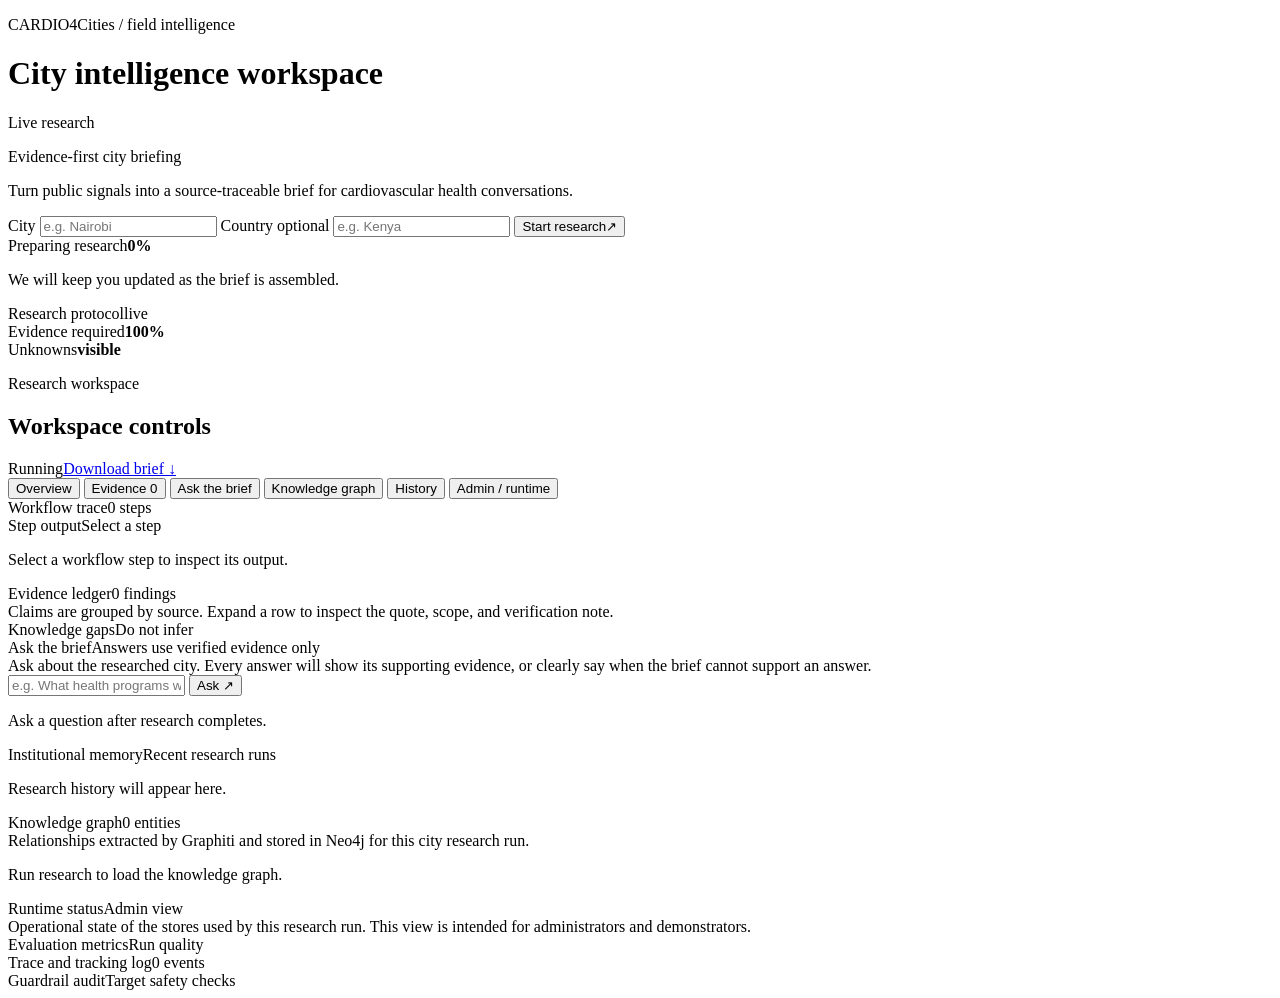
==== frontend/index.html @ 478853e9 "Build CARDIO4Cities intelligence studio" ====
<!doctype html>
<html lang="en">
  <head>
    <meta charset="UTF-8" />
    <meta name="viewport" content="width=device-width, initial-scale=1.0" />
    <title>CARDIO4Cities Intelligence Studio</title>
    <link rel="stylesheet" href="/styles.css" />
  </head>
  <body>
    <main class="shell">
      <header class="masthead">
        <div>
          <p class="eyebrow">CARDIO4Cities / field intelligence</p>
          <h1>City intelligence workspace</h1>
        </div>
        <span class="status-pill"><span class="status-dot"></span> Live research</span>
      </header>

      <section class="hero-grid">
        <div class="hero-copy">
          <p class="kicker">Evidence-first city briefing</p>
          <p class="lede">Turn public signals into a source-traceable brief for cardiovascular health conversations.</p>
          <form id="research-form" class="research-form">
            <label>
              City
              <input id="city" name="city" placeholder="e.g. Nairobi" required />
            </label>
            <label>
              Country <span class="optional">optional</span>
              <input id="country" name="country" placeholder="e.g. Kenya" />
            </label>
            <button type="submit"><span>Start research</span><span aria-hidden="true">↗</span></button>
          </form>
          <div id="search-progress" class="search-progress hidden" aria-live="polite"><div class="progress-top"><span id="progress-stage">Preparing research</span><strong id="progress-percent">0%</strong></div><div class="progress-track"><span id="progress-bar"></span></div><p id="progress-message">We will keep you updated as the brief is assembled.</p></div>
          <p id="error" class="error" role="alert"></p>
        </div>
        <div class="signal-panel">
          <div class="signal-header"><span>Research protocol</span><span>live</span></div>
          <div class="signal-line"><span>Evidence required</span><strong>100%</strong></div>
          <div class="signal-line"><span>Unknowns</span><strong>visible</strong></div>
        </div>
      </section>

      <section id="workspace" class="workspace pre-run">
        <div class="workspace-heading">
          <div>
            <p class="eyebrow">Research workspace</p>
            <h2 id="workspace-title">Workspace controls</h2>
          </div>
          <div class="heading-actions"><span id="run-status" class="run-status">Running</span><a id="download-report" class="download-button hidden" href="#" target="_blank">Download brief ↓</a></div>
        </div>
        <div id="admin-summary" class="admin-summary hidden" role="status"></div>
        <nav class="workspace-tabs" aria-label="Research workspace sections">
          <button class="workspace-tab" data-tab="overview" type="button">Overview</button>
          <button class="workspace-tab" data-tab="evidence" type="button">Evidence <span id="tab-fact-count">0</span></button>
          <button class="workspace-tab" data-tab="ask" type="button">Ask the brief</button>
          <button class="workspace-tab" data-tab="graph" type="button">Knowledge graph</button>
          <button class="workspace-tab" data-tab="history" type="button">History</button>
          <button class="workspace-tab admin-tab" data-tab="runtime" type="button">Admin / runtime</button>
        </nav>
        <div class="tab-panel" data-panel="overview">
          <div class="workspace-grid">
            <section class="panel workflow-panel">
              <div class="panel-title"><span>Workflow trace</span><span id="step-count">0 steps</span></div>
              <div id="workflow" class="workflow"></div>
            </section>
            <section class="panel facts-panel">
              <div class="panel-title"><span>Step output</span><span id="output-label">Select a step</span></div>
              <div id="step-output" class="step-output"><p class="empty">Select a workflow step to inspect its output.</p></div>
              <div id="guardrails" class="guardrails"></div>
            </section>
          </div>
        </div>
        <div class="tab-panel" data-panel="evidence">
          <section class="panel evidence-panel">
            <div class="panel-title"><span>Evidence ledger</span><span id="fact-count">0 findings</span></div>
            <div class="panel-intro">Claims are grouped by source. Expand a row to inspect the quote, scope, and verification note.</div>
            <div id="facts" class="facts"></div>
          </section>
          <section class="panel gaps-panel">
            <div class="panel-title"><span>Knowledge gaps</span><span>Do not infer</span></div>
            <div id="gaps" class="gaps"></div>
          </section>
        </div>
        <div class="tab-panel" data-panel="ask">
          <section class="panel ask-panel ask-panel-wide">
            <div class="panel-title"><span>Ask the brief</span><span>Answers use verified evidence only</span></div>
            <div class="ask-intro">Ask about the researched city. Every answer will show its supporting evidence, or clearly say when the brief cannot support an answer.</div>
            <form id="ask-form" class="ask-form">
              <input id="question" placeholder="e.g. What health programs were found?" aria-label="Question about the city brief" required />
              <button type="submit">Ask ↗</button>
            </form>
            <div id="answer" class="answer"><p class="empty">Ask a question after research completes.</p></div>
          </section>
        </div>
        <div class="tab-panel" data-panel="history">
          <section class="panel history-panel">
            <div class="panel-title"><span>Institutional memory</span><span>Recent research runs</span></div>
            <div id="history" class="history"><p class="empty">Research history will appear here.</p></div>
          </section>
        </div>
        <div class="tab-panel" data-panel="graph">
          <section class="panel graph-panel">
            <div class="panel-title"><span>Knowledge graph</span><span id="graph-count">0 entities</span></div>
            <div class="panel-intro">Relationships extracted by Graphiti and stored in Neo4j for this city research run.</div>
            <div id="graph-view" class="graph-view"><p class="empty">Run research to load the knowledge graph.</p></div>
          </section>
        </div>
        <div class="tab-panel" data-panel="runtime">
          <section class="panel stores-panel">
            <div class="panel-title"><span>Runtime status</span><span>Admin view</span></div>
            <div class="panel-intro">Operational state of the stores used by this research run. This view is intended for administrators and demonstrators.</div>
            <div id="stores" class="stores"></div>
          </section>
          <section class="panel admin-metrics-panel">
            <div class="panel-title"><span>Evaluation metrics</span><span>Run quality</span></div>
            <div id="metrics" class="admin-metrics"></div>
            <div id="quality-chart" class="quality-chart"></div>
          </section>
          <section class="panel trace-panel">
            <div class="panel-title"><span>Trace and tracking log</span><span id="trace-count">0 events</span></div>
            <div id="trace" class="trace-log"></div>
          </section>
          <section class="panel guardrail-panel">
            <div class="panel-title"><span>Guardrail audit</span><span>Target safety checks</span></div>
            <div id="admin-guardrails" class="admin-guardrails"></div>
          </section>
        </div>
      </section>
    </main>
    <script src="/app.js"></script>
  </body>
</html>
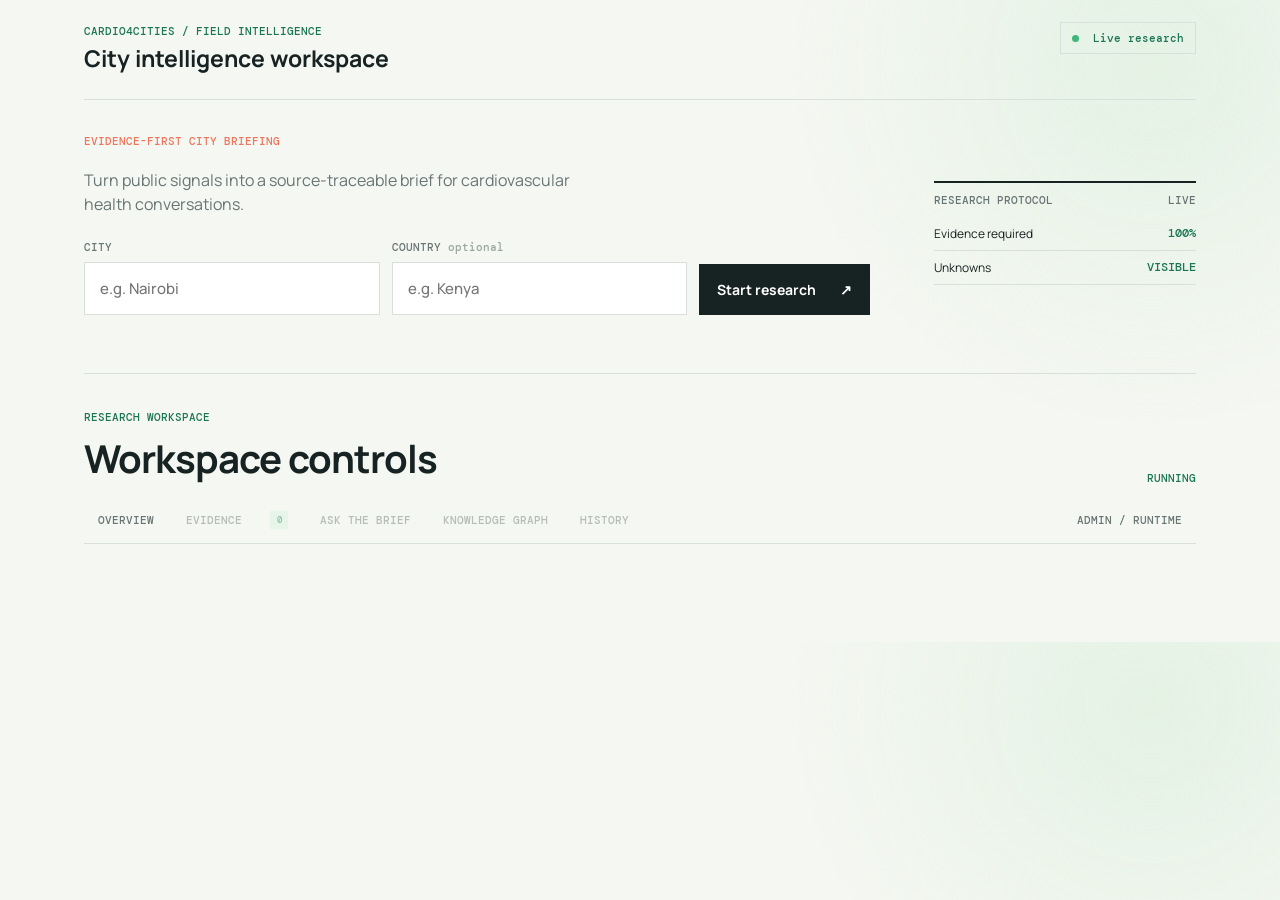
==== commit 8446cd67: "Add GitHub Pages frontend deployment" ====
--- a/frontend/index.html
+++ b/frontend/index.html
@@ -4,7 +4,8 @@
     <meta charset="UTF-8" />
     <meta name="viewport" content="width=device-width, initial-scale=1.0" />
     <title>CARDIO4Cities Intelligence Studio</title>
-    <link rel="stylesheet" href="/styles.css" />
+    <link rel="stylesheet" href="styles.css" />
+    <script src="runtime-config.js"></script>
   </head>
   <body>
     <main class="shell">
@@ -128,6 +129,6 @@
         </div>
       </section>
     </main>
-    <script src="/app.js"></script>
+    <script src="app.js"></script>
   </body>
 </html>
--- a/frontend/styles.css
+++ b/frontend/styles.css
@@ -0,0 +1,91 @@
+@import url('https://fonts.googleapis.com/css2?family=DM+Mono:wght@400;500&family=Manrope:wght@400;500;600;700;800&display=swap');
+
+:root { --ink: #172222; --muted: #687575; --line: #d8e0dc; --paper: #f5f7f2; --mint: #d8f3df; --green: #1b7654; --coral: #ed765c; --yellow: #f6d778; }
+* { box-sizing: border-box; }
+.hidden { display: none !important; }
+body { margin: 0; background: radial-gradient(circle at 90% 10%, #e4f2e4 0, transparent 28%), var(--paper); color: var(--ink); font-family: Manrope, sans-serif; }
+.shell { max-width: 1240px; margin: 0 auto; padding: 22px 5vw 80px; }
+.masthead { display: flex; align-items: flex-start; gap: 16px; border-bottom: 1px solid var(--line); padding-bottom: 28px; }
+.brand-mark { display: grid; place-items: center; width: 48px; height: 48px; background: var(--ink); color: var(--mint); font: 500 14px 'DM Mono', monospace; letter-spacing: 0; }
+.eyebrow, .kicker, .optional, .signal-header, .panel-title, .step-state, .tag, .warning { font: 500 11px 'DM Mono', monospace; letter-spacing: 0; text-transform: uppercase; }
+.eyebrow { color: var(--green); margin: 2px 0 8px; }
+h1, h2, h3, p { margin-top: 0; }
+h1 { max-width: 720px; font-size: clamp(1.25rem, 1.8vw, 1.7rem); line-height: 1.1; letter-spacing: 0; margin-bottom: 0; }
+.status-pill { margin-left: auto; border: 1px solid var(--line); padding: 8px 11px; color: var(--green); font: 500 11px 'DM Mono', monospace; white-space: nowrap; }
+.status-dot { display: inline-block; width: 7px; height: 7px; border-radius: 50%; background: #3eb778; margin-right: 7px; }
+.hero-grid { display: grid; grid-template-columns: minmax(0, 1.5fr) minmax(220px, .5fr); gap: 5vw; padding: 34px 0 42px; }
+.kicker { color: var(--coral); margin-bottom: 20px; }
+.lede { color: var(--muted); font-size: 1rem; line-height: 1.5; max-width: 530px; }
+.research-form { display: grid; grid-template-columns: 1fr 1fr auto; align-items: end; gap: 12px; margin-top: 24px; }
+label { color: var(--muted); font: 500 11px 'DM Mono', monospace; text-transform: uppercase; }
+input { display: block; width: 100%; margin-top: 8px; border: 1px solid var(--line); background: #fff; color: var(--ink); padding: 15px; font: 500 15px Manrope, sans-serif; outline: none; }
+input:focus { border-color: var(--green); box-shadow: 0 0 0 3px #d8f3df; }
+button { border: 0; background: var(--ink); color: white; padding: 16px 18px; display: flex; gap: 24px; align-items: center; justify-content: space-between; font: 700 14px Manrope, sans-serif; cursor: pointer; white-space: nowrap; }
+button:hover { background: var(--green); } button:disabled { opacity: .6; cursor: wait; }
+.optional { color: #9aa6a1; text-transform: lowercase; }
+.signal-panel { align-self: center; border-top: 2px solid var(--ink); padding-top: 10px; }
+.signal-header { display: flex; justify-content: space-between; color: var(--muted); margin-bottom: 10px; }
+.signal-line { display: flex; justify-content: space-between; padding: 8px 0; border-bottom: 1px solid var(--line); font-size: 12px; }
+.signal-line strong { color: var(--green); font: 500 12px 'DM Mono', monospace; text-transform: uppercase; }
+.signal-footer { color: var(--muted); font-size: 12px; line-height: 1.5; padding-top: 18px; }
+.workspace { border-top: 1px solid var(--line); padding-top: 34px; }
+.workspace-heading { display: flex; align-items: end; justify-content: space-between; margin-bottom: 24px; }
+h2 { font-size: clamp(1.7rem, 3vw, 2.8rem); letter-spacing: -1px; margin-bottom: 0; }
+.run-status { color: var(--green); font: 500 11px 'DM Mono', monospace; text-transform: uppercase; }
+.heading-actions { display: flex; align-items: center; gap: 14px; }.download-button { color: white; background: var(--green); padding: 9px 12px; font: 500 10px 'DM Mono', monospace; text-decoration: none; text-transform: uppercase; }.download-button:hover { background: var(--ink); }
+.admin-summary { display: flex; align-items: center; flex-wrap: wrap; gap: 8px; margin: -8px 0 18px; padding: 10px 12px; border: 1px solid var(--line); background: #eef7ef; color: var(--green); font: 500 10px 'DM Mono', monospace; text-transform: uppercase; }.admin-summary span:not(.summary-label) { padding-left: 8px; border-left: 1px solid #b9dfc4; }.summary-label { color: var(--ink); margin-right: auto; }.admin-summary button { padding: 7px 9px; color: white; background: var(--green); font: 500 10px 'DM Mono', monospace; text-transform: uppercase; }.admin-summary button:hover { background: var(--ink); }
+.workspace-grid { display: grid; grid-template-columns: .8fr 1.2fr; gap: 18px; }
+.panel { background: rgba(255,255,255,.72); border: 1px solid var(--line); }
+.panel-title { display: flex; justify-content: space-between; padding: 16px 18px; border-bottom: 1px solid var(--line); color: var(--muted); }
+.workflow, .facts, .gaps { padding: 8px 18px; }
+.workflow-step { width: 100%; display: grid; grid-template-columns: 28px 1fr auto; gap: 12px; padding: 16px 0; border: 0; border-bottom: 1px solid var(--line); align-items: start; background: transparent; color: var(--ink); text-align: left; white-space: normal; }
+.workflow-step:hover, .workflow-step.selected { background: #eef7ef; }.workflow-step.selected { box-shadow: inset 3px 0 0 var(--green); padding-left: 10px; }
+.step-marker { width: 24px; height: 24px; display: grid; place-items: center; background: #e7ece8; font: 500 11px 'DM Mono', monospace; }
+.step-marker.completed { background: var(--mint); color: var(--green); }.workflow-step strong { font-size: 13px; }.workflow-step p, .gap p { color: var(--muted); font-size: 12px; line-height: 1.45; margin: 5px 0 0; }.step-state { color: var(--muted); font-size: 9px; }
+.step-output { padding: 18px; border-bottom: 1px solid var(--line); }.output-intro { font-size: 14px; line-height: 1.45; margin-bottom: 16px; }.output-cards { display: grid; grid-template-columns: repeat(3, 1fr); gap: 8px; }.output-card { border: 1px solid var(--line); padding: 11px; min-width: 0; }.output-card span { display: block; color: var(--muted); font: 500 9px 'DM Mono', monospace; text-transform: uppercase; margin-bottom: 8px; }.output-card strong { display: block; overflow-wrap: anywhere; font-size: 14px; }.output-card.good { background: var(--mint); border-color: #b9dfc4; }.output-card.caution { background: #fff8e4; border-color: #eedb9b; }.output-body { color: var(--muted); font-size: 12px; line-height: 1.55; margin-top: 16px; }.output-body p { margin-bottom: 0; }.output-list { margin: 0; padding-left: 18px; }.source-list, .decision-list { border-top: 1px solid var(--line); }.source-list a, .decision-list > div { display: flex; gap: 10px; align-items: center; padding: 10px 0; border-bottom: 1px solid var(--line); text-decoration: none; }.source-list strong { color: var(--ink); font-size: 12px; }.source-list span { color: var(--muted); font: 10px 'DM Mono', monospace; overflow: hidden; text-overflow: ellipsis; white-space: nowrap; }.decision-list > div { justify-content: space-between; }.decision-list > div span:nth-child(2) { margin-right: auto; font-size: 12px; }.decision-list strong { font: 500 9px 'DM Mono', monospace; text-transform: uppercase; }.decision-dot { width: 8px; height: 8px; border-radius: 50%; }.decision-dot.allowed { background: var(--green); }.decision-dot.blocked { background: var(--coral); }.ledger-title { border-top: 1px solid var(--line); }
+.explore-grid { display: grid; grid-template-columns: .8fr 1.2fr; gap: 18px; margin-top: 18px; }.stores, .answer { padding: 8px 18px 16px; }.store-row { display: flex; align-items: center; justify-content: space-between; gap: 12px; padding: 14px 0; border-bottom: 1px solid var(--line); }.store-row strong, .store-row span { display: block; }.store-row strong { font-size: 13px; }.store-row span { color: var(--muted); font: 10px 'DM Mono', monospace; margin-top: 4px; text-transform: uppercase; }.store-status { padding: 5px 7px; color: var(--green); background: var(--mint); font: 500 9px 'DM Mono', monospace; text-transform: uppercase; white-space: nowrap; }.store-status.not_configured { color: #9b6f00; background: #fff0d0; }.ask-form { display: flex; gap: 8px; padding: 16px 18px 0; }.ask-form input { margin: 0; min-width: 0; }.ask-form button { padding: 13px 16px; }.answer-text { font-size: 14px; line-height: 1.5; margin: 12px 0; }.answer-meta { display: flex; gap: 8px; color: var(--green); font: 500 10px 'DM Mono', monospace; text-transform: uppercase; }.answer-caveat { color: var(--muted); font-size: 12px; line-height: 1.5; }.answer-evidence blockquote { border-left: 2px solid var(--yellow); color: var(--muted); margin: 14px 0 0; padding-left: 12px; font-size: 12px; line-height: 1.5; }.answer-evidence a { display: block; color: var(--green); font: 500 10px 'DM Mono', monospace; margin-top: 6px; text-decoration: none; }
+.history-panel { margin-top: 18px; }.history { padding: 8px 18px 16px; }.history-row { display: flex; align-items: center; justify-content: space-between; gap: 18px; padding: 14px 0; border-bottom: 1px solid var(--line); }.history-row strong, .history-row span { display: block; }.history-row strong { font-size: 13px; }.history-row span { color: var(--muted); font: 10px 'DM Mono', monospace; margin-top: 4px; }.history-metrics { display: flex; align-items: center; gap: 12px; }.history-metrics span { white-space: nowrap; }.history-metrics a { color: var(--green); font: 500 10px 'DM Mono', monospace; text-decoration: none; text-transform: uppercase; white-space: nowrap; }
+@media (max-width: 760px) { .shell { padding-top: 22px; }.masthead { flex-wrap: wrap; }.status-pill { margin-left: 64px; margin-top: -8px; }.hero-grid, .workspace-grid, .explore-grid { grid-template-columns: 1fr; }.hero-grid { padding: 48px 0 60px; gap: 48px; }.research-form { grid-template-columns: 1fr; }.research-form button { width: 100%; }.workspace-heading { align-items: flex-start; gap: 12px; flex-direction: column; }.heading-actions { flex-wrap: wrap; }.ask-form { flex-direction: column; }.ask-form button { width: 100%; }.history-row { align-items: flex-start; flex-direction: column; }.history-metrics { flex-wrap: wrap; } }
+
+/* Workspace navigation and compact evidence presentation */
+.workspace-tabs { display: flex; gap: 4px; border-bottom: 1px solid var(--line); margin-bottom: 18px; overflow-x: auto; }
+.workspace-tab { color: var(--muted); background: transparent; border: 0; border-bottom: 2px solid transparent; padding: 12px 14px; font: 500 11px 'DM Mono', monospace; text-transform: uppercase; white-space: nowrap; }
+.workspace-tab:hover, .workspace-tab.active { color: var(--ink); background: #eef7ef; border-bottom-color: var(--green); }
+.workspace-tab span { display: inline-grid; place-items: center; min-width: 18px; height: 18px; margin-left: 4px; padding: 0 4px; background: var(--mint); color: var(--green); font-size: 9px; }
+.tab-panel { display: none; }
+.tab-panel.active { display: block; }
+.workspace.pre-run .tab-panel:not([data-panel="overview"]):not([data-panel="runtime"]) { display: none; }
+.workspace.pre-run .workspace-tab:not([data-tab="overview"]):not([data-tab="runtime"]) { opacity: .45; pointer-events: none; }
+.workspace.pre-run .workspace-heading { margin-bottom: 14px; }
+.admin-tab { margin-left: auto; }
+.panel-intro { padding: 14px 18px; color: var(--muted); font-size: 12px; line-height: 1.5; border-bottom: 1px solid var(--line); }
+.facts { padding: 8px 18px 18px; }
+.fact { border-bottom: 1px solid var(--line); }
+.fact summary { display: flex; align-items: center; justify-content: space-between; gap: 16px; padding: 16px 0; cursor: pointer; list-style: none; }
+.fact summary::-webkit-details-marker { display: none; }
+.fact summary::after { content: '+'; color: var(--green); font: 500 18px 'DM Mono', monospace; }
+.fact[open] summary::after { content: '−'; }
+.fact-summary { display: flex; align-items: center; gap: 10px; min-width: 0; }
+.fact-summary strong { font-size: 14px; line-height: 1.35; }
+.tag { color: var(--green); background: var(--mint); padding: 5px 7px; font: 500 9px 'DM Mono', monospace; text-transform: uppercase; white-space: nowrap; }
+.status-badge { color: #946b00; background: #fff0d0; padding: 6px 8px; font: 500 9px 'DM Mono', monospace; white-space: nowrap; }
+.status-badge.SUPPORTED { color: var(--green); background: var(--mint); }
+.fact-detail { padding: 0 28px 18px 0; }
+.scope-note, .verification-note { color: var(--muted); font: 11px 'DM Mono', monospace; line-height: 1.5; }
+.fact blockquote { border-left: 2px solid var(--yellow); color: var(--muted); margin: 12px 0; padding-left: 12px; font-size: 12px; line-height: 1.5; }
+.fact a { color: var(--green); font: 500 11px 'DM Mono', monospace; text-decoration: none; }
+.ask-panel-wide { max-width: 860px; }
+.ask-intro { max-width: 650px; padding: 22px 18px 0; color: var(--muted); font-size: 14px; line-height: 1.55; }
+.history-panel { margin-top: 0; }
+.graph-view { padding: 18px; }.graph-nodes { display: grid; grid-template-columns: repeat(auto-fit, minmax(150px, 1fr)); gap: 10px; }.graph-node { border: 1px solid var(--line); border-top: 3px solid var(--green); padding: 12px; background: #fff; }.graph-node span { display: block; color: var(--green); font: 500 9px 'DM Mono', monospace; text-transform: uppercase; margin-bottom: 7px; }.graph-node strong { font-size: 13px; overflow-wrap: anywhere; }.graph-edges { margin-top: 20px; border-top: 1px solid var(--line); }.graph-edge { display: flex; align-items: center; gap: 8px; padding: 11px 0; border-bottom: 1px solid var(--line); font-size: 12px; }.graph-edge span { color: var(--green); font: 500 10px 'DM Mono', monospace; text-transform: uppercase; }
+.admin-metrics-panel, .trace-panel { margin-top: 18px; }.admin-metrics { display: grid; grid-template-columns: repeat(auto-fit, minmax(145px, 1fr)); gap: 8px; padding: 18px; }.metric-card { border: 1px solid var(--line); background: #fff; padding: 12px; }.metric-card span { display: block; color: var(--muted); font: 500 9px 'DM Mono', monospace; text-transform: uppercase; margin-bottom: 8px; }.metric-card strong { font-size: 18px; }.trace-log { padding: 8px 18px 18px; }.trace-row { display: grid; grid-template-columns: 75px 1fr auto; gap: 12px; align-items: start; padding: 12px 0; border-bottom: 1px solid var(--line); }.trace-time, .trace-row b { color: var(--muted); font: 500 10px 'DM Mono', monospace; }.trace-row strong { font-size: 12px; }.trace-row p { color: var(--muted); font-size: 11px; margin: 4px 0 0; }
+.guardrails { margin: 0 18px 18px; border-top: 1px solid var(--line); }.guardrail-heading { padding: 14px 0 8px; color: var(--green); font: 500 10px 'DM Mono', monospace; text-transform: uppercase; }.guardrail-row { display: grid; grid-template-columns: 24px 1fr auto; gap: 10px; align-items: start; padding: 10px 0; border-bottom: 1px solid var(--line); }.guardrail-icon { display: grid; place-items: center; width: 21px; height: 21px; font: 500 12px 'DM Mono', monospace; }.guardrail-icon.passed { color: var(--green); background: var(--mint); }.guardrail-icon.warning { color: #946b00; background: #fff0d0; }.guardrail-icon.blocked { color: #a34432; background: #ffe3db; }.guardrail-row strong { font-size: 12px; }.guardrail-row p { color: var(--muted); font-size: 11px; line-height: 1.45; margin: 3px 0 0; }.guardrail-row b { color: var(--muted); font: 500 9px 'DM Mono', monospace; text-transform: uppercase; }.guardrail-panel { margin-top: 18px; }.admin-guardrails { padding: 8px 18px 18px; }
+.search-progress { max-width: 620px; margin-top: 18px; padding: 14px 16px; border: 1px solid var(--line); background: rgba(255,255,255,.8); }.progress-top { display: flex; justify-content: space-between; color: var(--green); font: 500 10px 'DM Mono', monospace; text-transform: uppercase; }.progress-track { height: 6px; margin: 10px 0 8px; background: #e1e9e3; overflow: hidden; }.progress-track span { display: block; height: 100%; width: 0; background: var(--green); transition: width .35s ease; }.search-progress p { color: var(--muted); font-size: 12px; margin: 0; }.quality-chart { margin: 0 18px 18px; padding-top: 14px; border-top: 1px solid var(--line); }.chart-title { color: var(--muted); font: 500 10px 'DM Mono', monospace; text-transform: uppercase; margin-bottom: 10px; }.bar-row { display: grid; grid-template-columns: 150px 1fr 45px; gap: 10px; align-items: center; margin: 9px 0; color: var(--muted); font-size: 11px; }.bar-row > div { height: 8px; background: #e5ece7; }.bar-row i { display: block; height: 100%; background: var(--green); }.bar-row strong { color: var(--ink); font: 500 10px 'DM Mono', monospace; text-align: right; }
+.search-progress.hidden { display: none; }
+
+@media (max-width: 760px) {
+	.admin-tab { margin-left: 0; }
+	.fact summary { align-items: flex-start; }
+	.fact-summary { align-items: flex-start; flex-direction: column; gap: 7px; }
+	.status-badge { margin-left: auto; }
+}
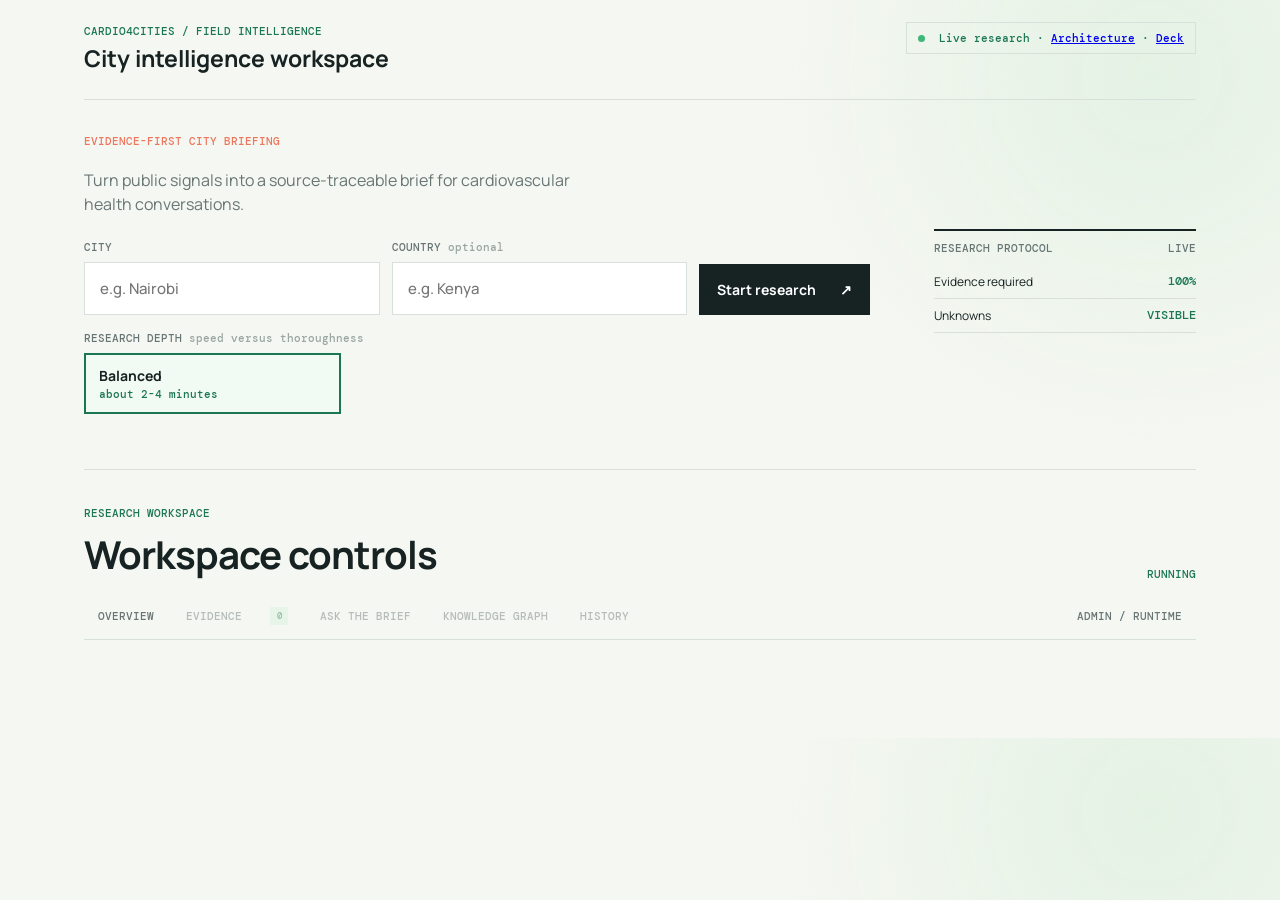
==== commit 30aa4430: "Rebuild research pipeline as an evidence-first agentic workflow Replace the placeholder pipeline wit" ====
--- a/frontend/index.html
+++ b/frontend/index.html
@@ -14,7 +14,7 @@
           <p class="eyebrow">CARDIO4Cities / field intelligence</p>
           <h1>City intelligence workspace</h1>
         </div>
-        <span class="status-pill"><span class="status-dot"></span> Live research</span>
+        <span class="status-pill"><span class="status-dot"></span> Live research · <a href="architecture.html">Architecture</a> · <a href="presentation.html">Deck</a></span>
       </header>
 
       <section class="hero-grid">
@@ -31,6 +31,11 @@
               <input id="country" name="country" placeholder="e.g. Kenya" />
             </label>
             <button type="submit"><span>Start research</span><span aria-hidden="true">↗</span></button>
+            <fieldset id="depth-options" class="depth-options">
+              <legend>Research depth <span class="optional">speed versus thoroughness</span></legend>
+              <!-- Filled from /api/profiles so the options and their costs cannot drift from the server. -->
+              <label class="depth-option"><input type="radio" name="depth" value="balanced" checked /><span><strong>Balanced</strong><em>about 2-4 minutes</em></span></label>
+            </fieldset>
           </form>
           <div id="search-progress" class="search-progress hidden" aria-live="polite"><div class="progress-top"><span id="progress-stage">Preparing research</span><strong id="progress-percent">0%</strong></div><div class="progress-track"><span id="progress-bar"></span></div><p id="progress-message">We will keep you updated as the brief is assembled.</p></div>
           <p id="error" class="error" role="alert"></p>
--- a/frontend/styles.css
+++ b/frontend/styles.css
@@ -88,4 +88,63 @@
 	.fact summary { align-items: flex-start; }
 	.fact-summary { align-items: flex-start; flex-direction: column; gap: 7px; }
 	.status-badge { margin-left: auto; }
-}+}
+/* ------------------------------------------------------------------ */
+/* Runtime honesty, dimension grouping, scope warnings, citations      */
+/* ------------------------------------------------------------------ */
+
+.runtime-banner { margin: 18px 0 -10px; padding: 14px 18px; border: 1px solid #eedb9b; border-left: 4px solid var(--yellow); background: #fffbef; }
+.runtime-banner strong { display: block; font: 700 12px 'DM Mono', monospace; text-transform: uppercase; color: #946b00; margin-bottom: 6px; }
+.runtime-banner p { color: var(--muted); font-size: 13px; line-height: 1.5; margin: 0; max-width: 90ch; }
+
+.dimension-heading { display: flex; align-items: center; gap: 8px; margin: 22px 0 2px; font: 500 10px 'DM Mono', monospace; text-transform: uppercase; color: var(--green); }
+.dimension-heading span { display: inline-grid; place-items: center; min-width: 18px; height: 18px; padding: 0 5px; background: var(--mint); color: var(--green); font-size: 9px; }
+.dimension-heading:first-child { margin-top: 8px; }
+
+.fact.scope-warning summary { box-shadow: inset 3px 0 0 var(--coral); padding-left: 10px; }
+.scope-alert { display: block; border-left: 3px solid var(--coral); background: #fdf7f5; padding: 9px 12px; margin: 0 0 10px; color: #a34432; font-size: 12px; line-height: 1.5; }
+.status-badge.SUPPORTED { color: var(--green); background: var(--mint); }
+.status-badge.SCOPE_MISMATCH { color: #a34432; background: #ffe3db; }
+.status-badge.GRAPH_RELATIONSHIP { color: #4a5ba8; background: #e6eaff; }
+.entity-row { display: flex; flex-wrap: wrap; gap: 6px; margin: 10px 0; }
+
+.gap { display: flex; gap: 10px; padding: 12px 0; border-bottom: 1px solid var(--line); }
+.gap strong { font-size: 13px; }
+.gap p { color: var(--muted); font-size: 12px; line-height: 1.5; margin: 4px 0 0; }
+.gap a { color: var(--green); font: 500 10px 'DM Mono', monospace; text-decoration: none; }
+
+.store-row .store-detail { display: block; margin-top: 5px; color: var(--muted); font: 11px/1.5 Manrope, sans-serif; text-transform: none; }
+.store-status.degraded, .store-status.error { color: #a34432; background: #ffe3db; }
+
+.graph-node.gate { border-top-color: var(--coral); }
+.graph-node small { display: block; margin-top: 7px; color: var(--muted); font-size: 11px; line-height: 1.45; }
+.graph-node em { display: block; margin-top: 8px; color: var(--green); font: 500 9px 'DM Mono', monospace; font-style: normal; }
+.graph-edge em { color: var(--muted); font-size: 11px; font-style: normal; }
+.callout-inline { margin-top: 18px; padding: 12px 16px; border-left: 3px solid var(--green); background: var(--mint); font-size: 12px; line-height: 1.5; }
+
+.answer-text.insufficient { color: #946b00; }
+.answer-evidence blockquote { position: relative; border-left: 2px solid var(--yellow); margin: 14px 0 0; padding-left: 14px; color: var(--muted); font-size: 12px; line-height: 1.55; }
+.cite-index { font: 500 10px 'DM Mono', monospace; color: var(--green); margin-right: 6px; }
+.cite-origin { display: inline-block; margin-right: 8px; padding: 2px 6px; background: #eef1ee; color: var(--muted); font: 500 9px 'DM Mono', monospace; text-transform: uppercase; }
+.related-gaps { margin-top: 20px; padding-top: 14px; border-top: 1px solid var(--line); }
+.related-gaps p { color: var(--muted); font-size: 12px; line-height: 1.5; margin: 6px 0 0; }
+
+.decision-list > div span:first-child { min-width: 0; overflow-wrap: anywhere; }
+.empty { color: var(--muted); font-size: 13px; line-height: 1.55; }
+.error { color: #a34432; font-size: 13px; }
+
+.graph-build { max-width: none; margin: 0 0 18px; }
+
+/* Research depth: speed versus thoroughness */
+.depth-options { grid-column: 1 / -1; display: grid; grid-template-columns: repeat(3, minmax(0, 1fr)); gap: 8px; margin: 4px 0 0; padding: 0; border: 0; }
+.depth-options legend { grid-column: 1 / -1; padding: 0 0 8px; color: var(--muted); font: 500 11px 'DM Mono', monospace; text-transform: uppercase; }
+.depth-option { position: relative; display: block; cursor: pointer; text-transform: none; }
+.depth-option input { position: absolute; opacity: 0; pointer-events: none; }
+.depth-option span { display: block; height: 100%; padding: 12px 14px; border: 1px solid var(--line); background: #fff; }
+.depth-option strong { display: block; color: var(--ink); font: 700 14px Manrope, sans-serif; }
+.depth-option em { display: block; margin-top: 2px; color: var(--green); font: 500 11px 'DM Mono', monospace; font-style: normal; }
+.depth-option small { display: block; margin-top: 6px; color: var(--muted); font: 400 12px/1.4 Manrope, sans-serif; }
+.depth-option input:checked + span { border-color: var(--green); box-shadow: inset 0 0 0 1px var(--green); background: #f1faf3; }
+.depth-option input:focus-visible + span { outline: 2px solid var(--green); outline-offset: 2px; }
+.depth-tag { text-transform: capitalize; }
+@media (max-width: 760px) { .depth-options { grid-template-columns: 1fr; } }
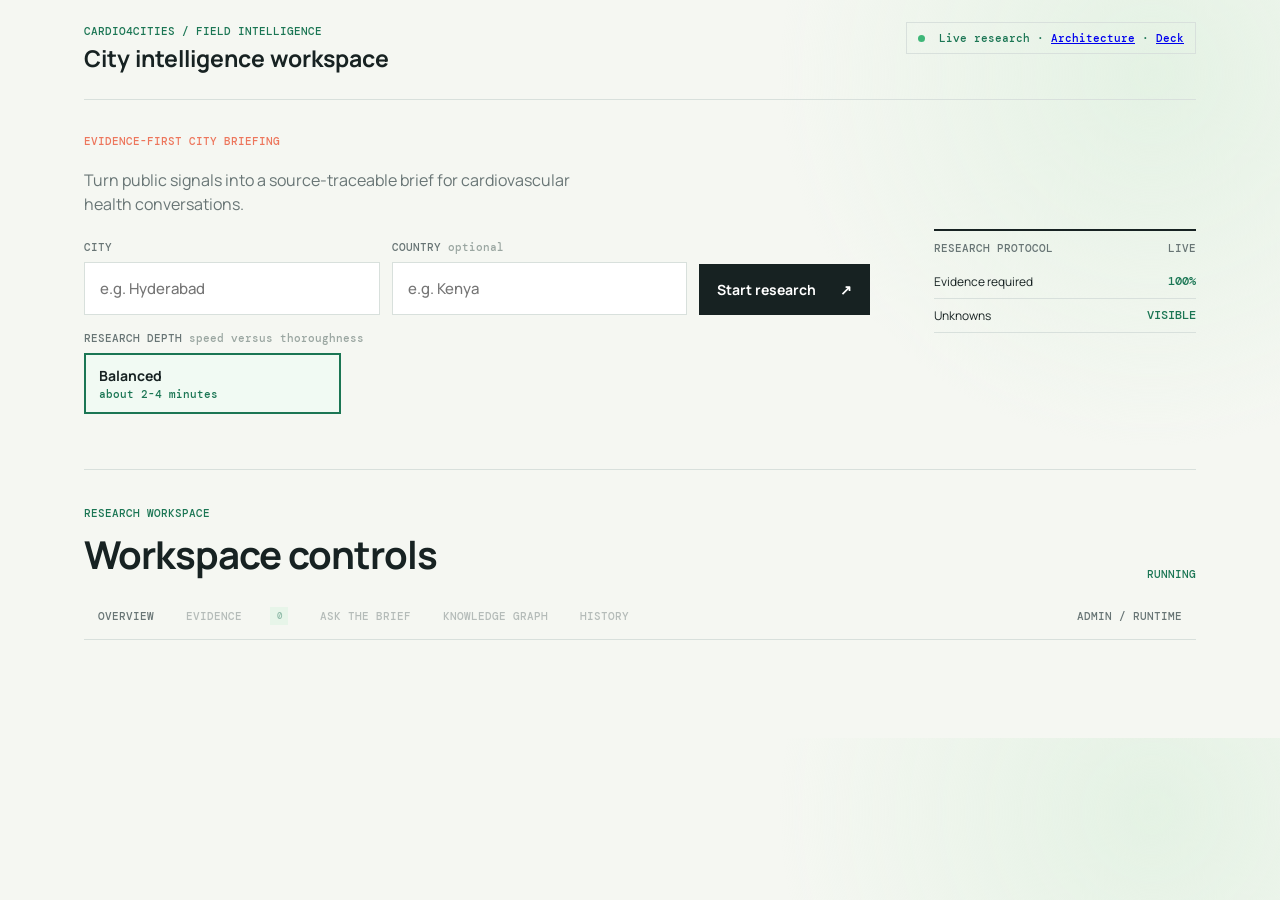
==== commit e05fdb40: "Use Hyderabad as the worked example and describe the system as agents Replaces the Nairobi example w" ====
--- a/frontend/index.html
+++ b/frontend/index.html
@@ -4,8 +4,8 @@
     <meta charset="UTF-8" />
     <meta name="viewport" content="width=device-width, initial-scale=1.0" />
     <title>CARDIO4Cities Intelligence Studio</title>
-    <link rel="stylesheet" href="styles.css" />
-    <script src="runtime-config.js"></script>
+    <link rel="stylesheet" href="styles.css?v=2.2.0" />
+    <script src="runtime-config.js?v=2.2.0"></script>
   </head>
   <body>
     <main class="shell">
@@ -24,7 +24,7 @@
           <form id="research-form" class="research-form">
             <label>
               City
-              <input id="city" name="city" placeholder="e.g. Nairobi" required />
+              <input id="city" name="city" placeholder="e.g. Hyderabad" required />
             </label>
             <label>
               Country <span class="optional">optional</span>
@@ -134,6 +134,6 @@
         </div>
       </section>
     </main>
-    <script src="app.js"></script>
+    <script src="app.js?v=2.2.0"></script>
   </body>
 </html>
--- a/frontend/styles.css
+++ b/frontend/styles.css
@@ -148,3 +148,18 @@
 .depth-option input:focus-visible + span { outline: 2px solid var(--green); outline-offset: 2px; }
 .depth-tag { text-transform: capitalize; }
 @media (max-width: 760px) { .depth-options { grid-template-columns: 1fr; } }
+
+/* Overview steps: plain titles grouped by phase, technical name as secondary text */
+.workflow-phase { padding: 16px 0 4px; color: var(--green); font: 500 10px 'DM Mono', monospace; text-transform: uppercase; border-bottom: 1px solid var(--line); }
+.step-technical { display: block; margin-top: 2px; color: var(--muted); font: 10px 'DM Mono', monospace; }
+.step-marker.warning { background: #fff0d0; color: #9b6f00; }
+.step-badges { display: flex; flex-direction: column; align-items: flex-end; gap: 4px; }
+.step-state.warning { color: #9b6f00; }
+.output-title { font-size: 18px; margin: 0 0 6px; }
+.output-why { color: var(--muted); font-size: 13px; line-height: 1.5; margin: 0 0 14px; }
+.round-list { margin-top: 16px; border-top: 1px solid var(--line); }
+.round-list > div:not(.chart-title) { display: grid; grid-template-columns: 70px 1fr; gap: 10px; padding: 9px 0; border-bottom: 1px solid var(--line); }
+.round-list span { font: 500 10px 'DM Mono', monospace; text-transform: uppercase; color: var(--green); }
+.round-list p { margin: 0; font-size: 12px; line-height: 1.45; }
+.step-technical-detail { margin-top: 14px; color: var(--muted); font-size: 12px; line-height: 1.5; }
+.step-technical-detail summary { cursor: pointer; font: 500 10px 'DM Mono', monospace; text-transform: uppercase; }
